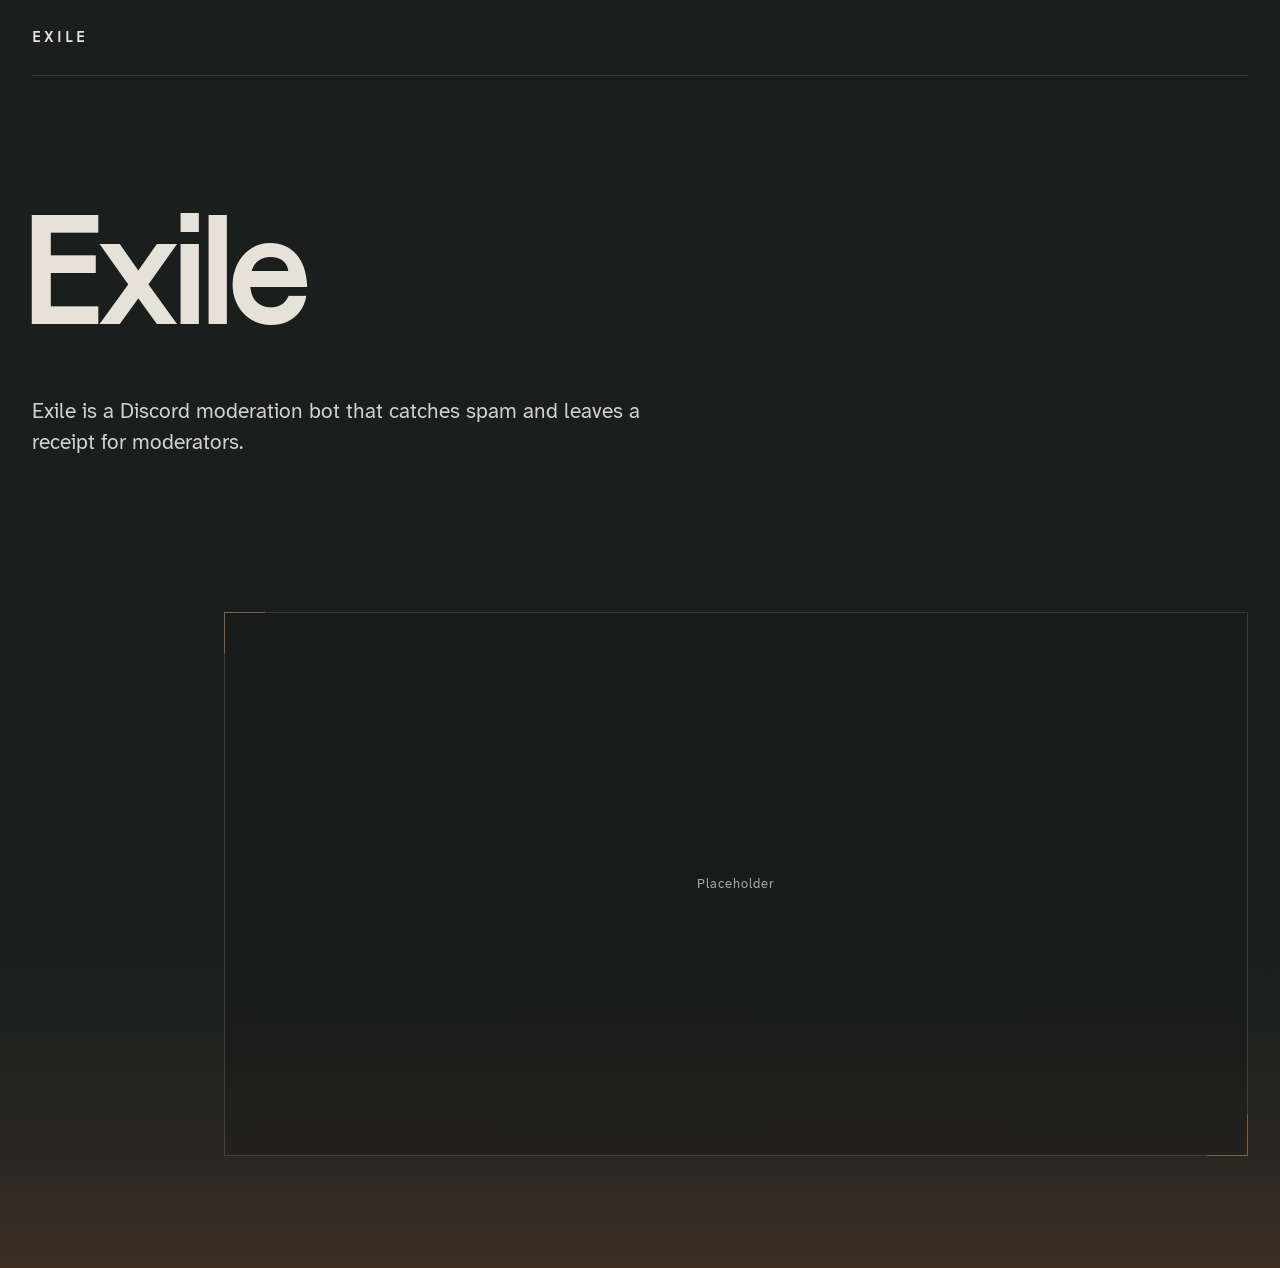
==== index.html @ 43ef3307 "add initial site code" ====
<!doctype html>
<html lang="en">
  <head>
    <meta charset="utf-8">
    <meta name="viewport" content="width=device-width, initial-scale=1">
    <meta
      name="description"
      content="Exile is a Discord moderation bot that catches spam and leaves a receipt for moderators."
    >
    <title>Exile — Discord moderation</title>
    <link rel="icon" href="data:,">
    <link rel="stylesheet" href="styles.css">
  </head>
  <body>
    <header class="masthead">
      <a class="wordmark" href="/" aria-label="Exile home">Exile</a>
    </header>

    <main>
      <section class="introduction" aria-labelledby="page-title">
        <h1 id="page-title">Exile</h1>
        <p class="summary">
          Exile is a Discord moderation bot that catches spam and leaves a receipt
          for moderators.
        </p>
      </section>

      <figure class="receipt-placeholder">
        <div class="placeholder-field" role="img" aria-label="Placeholder for a receipt screenshot">
          <span>Placeholder</span>
        </div>
      </figure>
    </main>
  </body>
</html>
---- styles.css ----
@font-face {
  font-family: "Atkinson Hyperlegible Next";
  font-style: normal;
  font-weight: 400;
  font-display: swap;
  src: url("assets/fonts/atkinson-hyperlegible-next-regular.woff2") format("woff2");
}

@font-face {
  font-family: "Karrik";
  font-style: normal;
  font-weight: 400;
  font-display: swap;
  src: url("assets/fonts/karrik-regular.woff2") format("woff2");
}

:root {
  color-scheme: dark;
  --gunmetal: #1a1f1e;
  --gunmetal-deep: #121614;
  --bone: #e7e2d7;
  --ash: #a6aaa3;
  --oxide: #7f6047;
  --line: rgb(166 170 163 / 22%);
  --body: "Atkinson Hyperlegible Next", "Atkinson Hyperlegible", "Helvetica Neue", sans-serif;
  --display: "Karrik", "Helvetica Neue", sans-serif;
}

* {
  box-sizing: border-box;
}

html {
  min-width: 320px;
  background: var(--gunmetal-deep);
}

body {
  min-height: 100vh;
  margin: 0;
  background:
    linear-gradient(180deg, transparent 0 76%, rgb(71 55 44 / 36%) 92%, rgb(75 53 38 / 72%) 100%),
    var(--gunmetal);
  color: var(--bone);
  font: 17px/1.55 var(--body);
}

a {
  color: inherit;
}

a:focus-visible {
  outline: 2px solid var(--oxide);
  outline-offset: 5px;
}

.masthead,
main {
  width: min(100% - 4rem, 80rem);
  margin-inline: auto;
}

.masthead {
  display: flex;
  align-items: center;
  min-height: 4.75rem;
  border-bottom: 1px solid var(--line);
}

.wordmark {
  font-family: var(--display);
  font-size: 1rem;
  letter-spacing: 0.18em;
  text-decoration: none;
  text-transform: uppercase;
}

main {
  padding-block: clamp(5rem, 10vw, 9rem) 7rem;
}

.introduction {
  max-width: 52rem;
}

h1 {
  margin: 0 0 0 -0.086em;
  font: 400 clamp(5rem, 13vw, 10rem) / 0.8 var(--display);
  letter-spacing: -0.055em;
}

.summary {
  max-width: 39rem;
  margin: clamp(2.4rem, 5vw, 4rem) 0 0;
  color: #d2d1ca;
  font-size: clamp(1.15rem, 1.75vw, 1.3rem);
  line-height: 1.5;
}

.receipt-placeholder {
  width: min(100%, 64rem);
  margin: clamp(6rem, 12vw, 11rem) 0 0 auto;
}

.placeholder-field {
  position: relative;
  display: grid;
  min-height: clamp(18rem, 48vw, 34rem);
  place-items: center;
  border: 1px solid var(--line);
  background: rgb(11 14 13 / 20%);
  color: var(--ash);
  font-size: 0.8rem;
  letter-spacing: 0.08em;
  text-align: center;
}

.placeholder-field::before,
.placeholder-field::after {
  position: absolute;
  width: 2.5rem;
  height: 2.5rem;
  content: "";
}

.placeholder-field::before {
  top: -1px;
  left: -1px;
  border-top: 1px solid var(--oxide);
  border-left: 1px solid var(--oxide);
}

.placeholder-field::after {
  right: -1px;
  bottom: -1px;
  border-right: 1px solid var(--oxide);
  border-bottom: 1px solid var(--oxide);
}

@media (max-width: 40rem) {
  .masthead,
  main {
    width: min(100% - 2.5rem, 80rem);
  }

  .masthead {
    min-height: 4rem;
  }

  main {
    padding-block: 4.5rem 5rem;
  }

  .receipt-placeholder {
    margin-top: 6rem;
  }

}
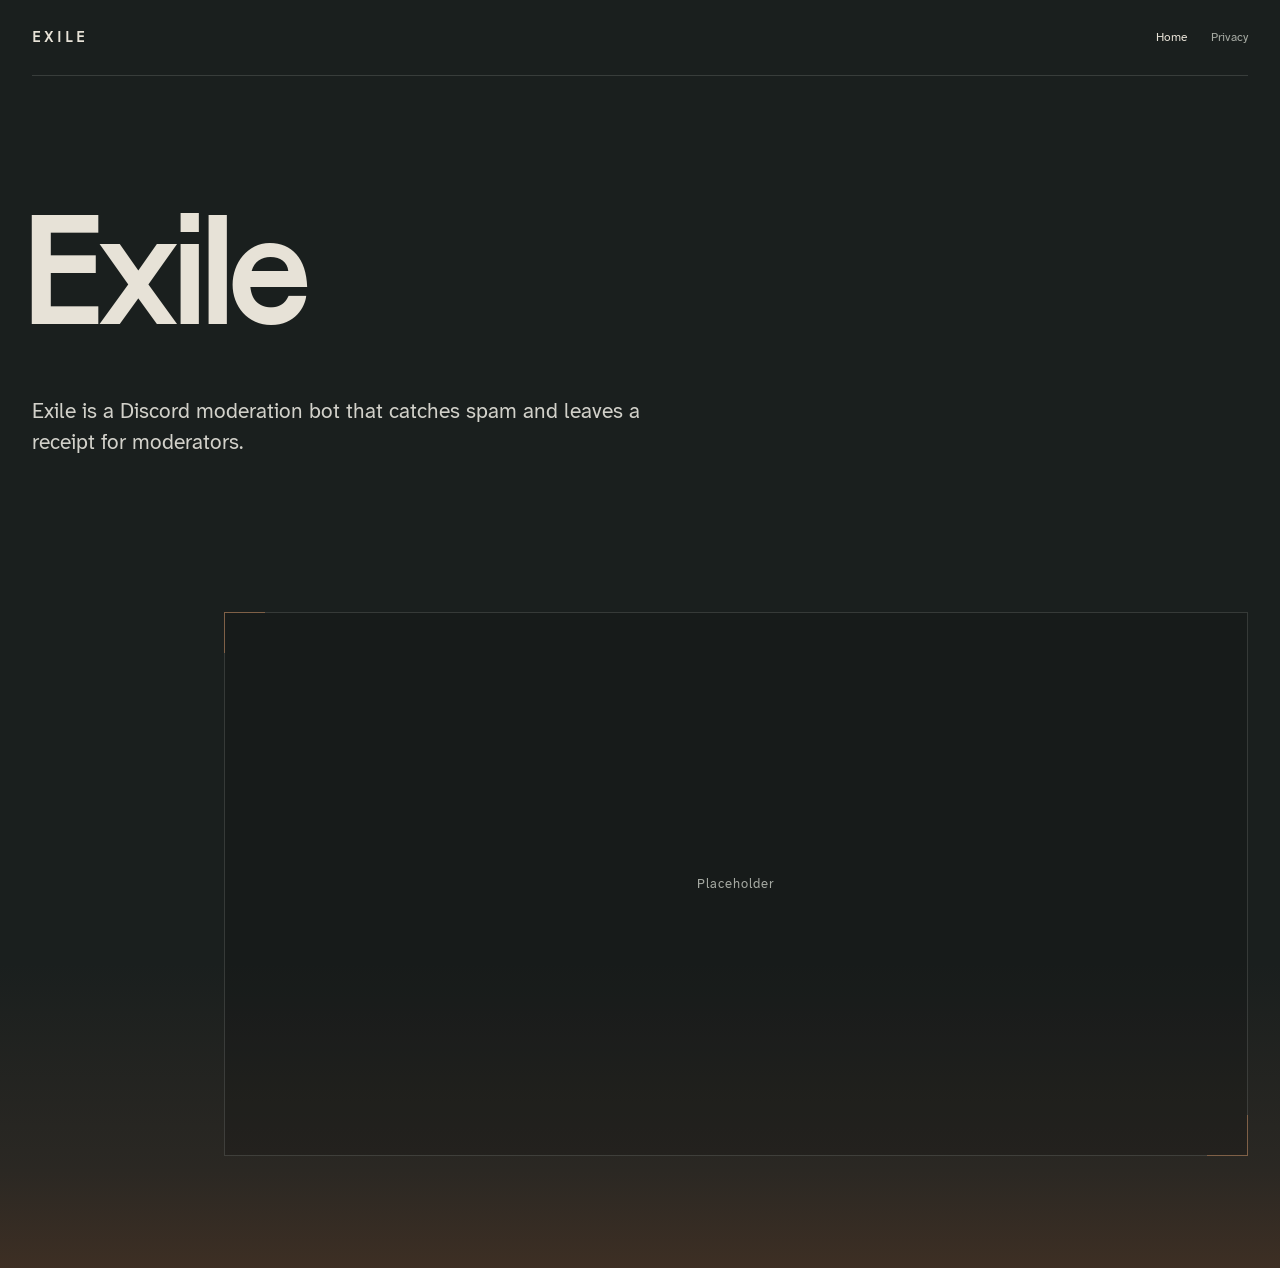
==== commit 67bfded0: "add privacy page" ====
--- a/index.html
+++ b/index.html
@@ -14,6 +14,10 @@
   <body>
     <header class="masthead">
       <a class="wordmark" href="/" aria-label="Exile home">Exile</a>
+      <nav class="primary-nav" aria-label="Primary navigation">
+        <a href="/" aria-current="page">Home</a>
+        <a href="/privacy/">Privacy</a>
+      </nav>
     </header>
 
     <main>
--- a/styles.css
+++ b/styles.css
@@ -63,6 +63,8 @@
 .masthead {
   display: flex;
   align-items: center;
+  justify-content: space-between;
+  gap: 2rem;
   min-height: 4.75rem;
   border-bottom: 1px solid var(--line);
 }
@@ -75,6 +77,22 @@
   text-transform: uppercase;
 }
 
+.primary-nav {
+  display: flex;
+  gap: 1.5rem;
+  color: var(--ash);
+  font-size: 0.78rem;
+}
+
+.primary-nav a {
+  text-decoration: none;
+}
+
+.primary-nav a:hover,
+.primary-nav a[aria-current="page"] {
+  color: var(--bone);
+}
+
 main {
   padding-block: clamp(5rem, 10vw, 9rem) 7rem;
 }
@@ -84,9 +102,13 @@
 }
 
 h1 {
-  margin: 0 0 0 -0.086em;
+  margin: 0;
   font: 400 clamp(5rem, 13vw, 10rem) / 0.8 var(--display);
   letter-spacing: -0.055em;
+}
+
+.introduction h1 {
+  margin-left: -0.086em;
 }
 
 .summary {
@@ -137,6 +159,51 @@
   border-bottom: 1px solid var(--oxide);
 }
 
+.policy-introduction {
+  max-width: 55rem;
+}
+
+.policy-title {
+  font-size: clamp(4.75rem, 12vw, 9rem);
+}
+
+.policy-summary {
+  max-width: 43rem;
+  margin: clamp(2.4rem, 5vw, 4rem) 0 0;
+  color: #d2d1ca;
+  font-size: clamp(1.1rem, 1.5vw, 1.25rem);
+}
+
+.policy-body {
+  width: min(100%, 64rem);
+  margin: clamp(6rem, 12vw, 11rem) 0 0 auto;
+  border-bottom: 1px solid var(--line);
+}
+
+.policy-section {
+  display: grid;
+  grid-template-columns: minmax(12rem, 1fr) minmax(0, 2fr);
+  gap: clamp(2rem, 7vw, 7rem);
+  padding: 2.4rem 0;
+  border-top: 1px solid var(--line);
+}
+
+.policy-section h2 {
+  margin: 0;
+  font: 400 1.45rem/1.08 var(--display);
+  letter-spacing: -0.025em;
+}
+
+.policy-section p {
+  max-width: 48rem;
+  margin: 0;
+  color: #ccccc5;
+}
+
+.policy-section p + p {
+  margin-top: 1rem;
+}
+
 @media (max-width: 40rem) {
   .masthead,
   main {
@@ -155,4 +222,18 @@
     margin-top: 6rem;
   }
 
-}
+  .primary-nav {
+    gap: 1rem;
+    font-size: 0.72rem;
+  }
+
+  .policy-section {
+    display: block;
+    padding: 2rem 0 2.4rem;
+  }
+
+  .policy-section h2 {
+    margin-bottom: 1rem;
+  }
+
+}
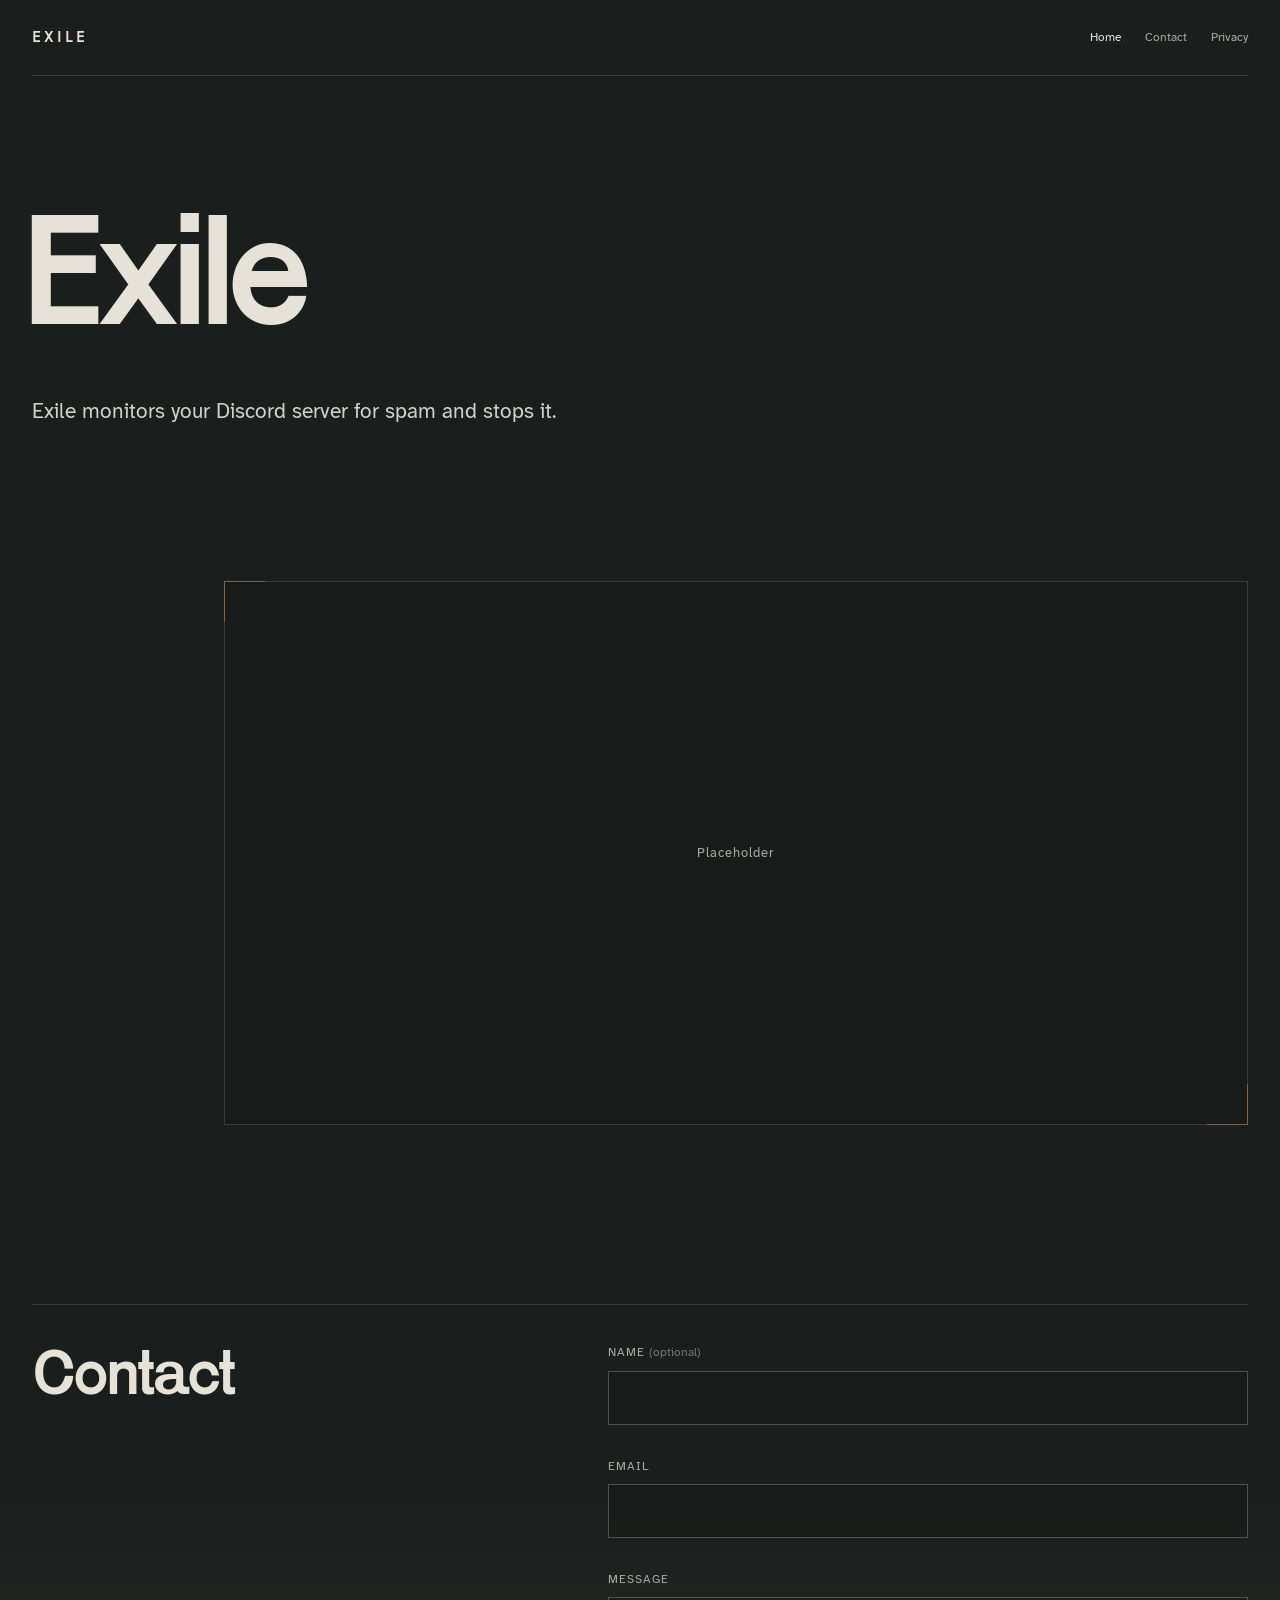
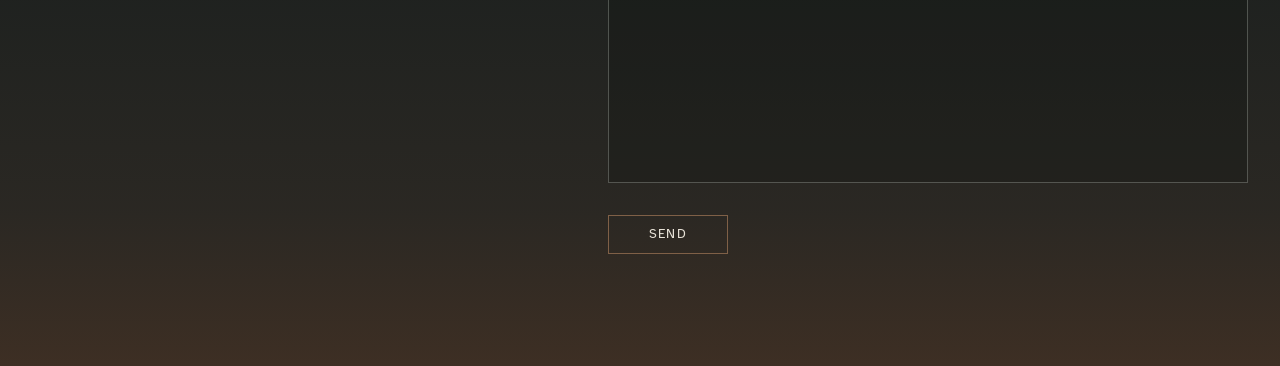
==== commit 6a7933b1: "update home and add contact" ====
--- a/index.html
+++ b/index.html
@@ -5,17 +5,32 @@
     <meta name="viewport" content="width=device-width, initial-scale=1">
     <meta
       name="description"
-      content="Exile is a Discord moderation bot that catches spam and leaves a receipt for moderators."
+      content="Exile monitors your Discord server for spam and stops it."
     >
     <title>Exile — Discord moderation</title>
     <link rel="icon" href="data:,">
-    <link rel="stylesheet" href="styles.css">
+    <link
+      rel="preload"
+      href="/assets/fonts/atkinson-hyperlegible-next-regular.woff2"
+      as="font"
+      type="font/woff2"
+      crossorigin
+    >
+    <link
+      rel="preload"
+      href="/assets/fonts/karrik-regular.woff2"
+      as="font"
+      type="font/woff2"
+      crossorigin
+    >
+    <link rel="stylesheet" href="styles.css?v=2">
   </head>
   <body>
     <header class="masthead">
       <a class="wordmark" href="/" aria-label="Exile home">Exile</a>
       <nav class="primary-nav" aria-label="Primary navigation">
         <a href="/" aria-current="page">Home</a>
+        <a href="#contact">Contact</a>
         <a href="/privacy/">Privacy</a>
       </nav>
     </header>
@@ -24,16 +39,46 @@
       <section class="introduction" aria-labelledby="page-title">
         <h1 id="page-title">Exile</h1>
         <p class="summary">
-          Exile is a Discord moderation bot that catches spam and leaves a receipt
-          for moderators.
+          Exile monitors your Discord server for spam and stops it.
         </p>
       </section>
 
-      <figure class="receipt-placeholder">
-        <div class="placeholder-field" role="img" aria-label="Placeholder for a receipt screenshot">
+      <figure class="log-placeholder">
+        <div class="placeholder-field" role="img" aria-label="Placeholder for a Discord log screenshot">
           <span>Placeholder</span>
         </div>
       </figure>
+
+      <section class="contact" id="contact" aria-labelledby="contact-title">
+        <div class="contact-copy">
+          <h2 id="contact-title">Contact</h2>
+        </div>
+
+        <form
+          class="contact-form"
+          name="contact"
+          method="post"
+          action="/thanks/"
+          data-netlify="true"
+          netlify-honeypot="bot-field"
+        >
+          <input type="hidden" name="form-name" value="contact">
+          <p class="form-trap">
+            <label>Do not fill this out <input name="bot-field" tabindex="-1" autocomplete="off"></label>
+          </p>
+
+          <label for="contact-name">Name <span>(optional)</span></label>
+          <input id="contact-name" name="name" type="text" autocomplete="name">
+
+          <label for="contact-email">Email</label>
+          <input id="contact-email" name="email" type="email" autocomplete="email" required>
+
+          <label for="contact-message">Message</label>
+          <textarea id="contact-message" name="message" rows="6" required></textarea>
+
+          <button type="submit">Send</button>
+        </form>
+      </section>
     </main>
   </body>
 </html>
--- a/styles.css
+++ b/styles.css
@@ -119,7 +119,7 @@
   line-height: 1.5;
 }
 
-.receipt-placeholder {
+.log-placeholder {
   width: min(100%, 64rem);
   margin: clamp(6rem, 12vw, 11rem) 0 0 auto;
 }
@@ -159,6 +159,94 @@
   border-bottom: 1px solid var(--oxide);
 }
 
+.contact {
+  display: grid;
+  grid-template-columns: minmax(12rem, 1fr) minmax(0, 2fr);
+  gap: clamp(2rem, 7vw, 7rem);
+  width: 100%;
+  margin: clamp(7rem, 14vw, 12rem) 0 0;
+  padding: 2.4rem 0 0;
+  border-top: 1px solid var(--line);
+}
+
+.contact h2 {
+  margin: 0;
+  font: 400 clamp(2.75rem, 5vw, 4.75rem) / 0.9 var(--display);
+  letter-spacing: -0.045em;
+}
+
+.contact-form {
+  display: grid;
+  align-content: start;
+  justify-self: end;
+  width: 100%;
+  max-width: 40rem;
+}
+
+.contact-form label {
+  margin-bottom: 0.55rem;
+  color: var(--ash);
+  font-size: 0.75rem;
+  letter-spacing: 0.08em;
+  text-transform: uppercase;
+}
+
+.contact-form label span {
+  color: rgb(166 170 163 / 65%);
+  letter-spacing: 0;
+  text-transform: none;
+}
+
+.contact-form input,
+.contact-form textarea {
+  width: 100%;
+  margin: 0 0 2rem;
+  padding: 0.8rem 0.9rem;
+  border: 1px solid rgb(166 170 163 / 38%);
+  border-radius: 0;
+  outline: 0;
+  background: rgb(11 14 13 / 22%);
+  color: var(--bone);
+  font: inherit;
+}
+
+.contact-form textarea {
+  min-height: 9rem;
+  resize: none;
+}
+
+.contact-form input:focus,
+.contact-form textarea:focus {
+  border-color: var(--oxide);
+  box-shadow: 0 0 0 1px var(--oxide);
+}
+
+.contact-form button {
+  justify-self: start;
+  min-width: 7.5rem;
+  padding: 0.75rem 1rem;
+  border: 1px solid var(--oxide);
+  background: transparent;
+  color: var(--bone);
+  font: 0.8rem/1 var(--body);
+  letter-spacing: 0.08em;
+  text-transform: uppercase;
+  cursor: pointer;
+}
+
+.contact-form button:hover {
+  background: var(--oxide);
+}
+
+.contact-form button:focus-visible {
+  outline: 2px solid var(--bone);
+  outline-offset: 4px;
+}
+
+.form-trap {
+  display: none;
+}
+
 .policy-introduction {
   max-width: 55rem;
 }
@@ -218,7 +306,7 @@
     padding-block: 4.5rem 5rem;
   }
 
-  .receipt-placeholder {
+  .log-placeholder {
     margin-top: 6rem;
   }
 
@@ -236,4 +324,14 @@
     margin-bottom: 1rem;
   }
 
-}
+  .contact {
+    display: block;
+    margin-top: 7rem;
+    padding-top: 2rem;
+  }
+
+  .contact-copy {
+    margin-bottom: 3.5rem;
+  }
+
+}
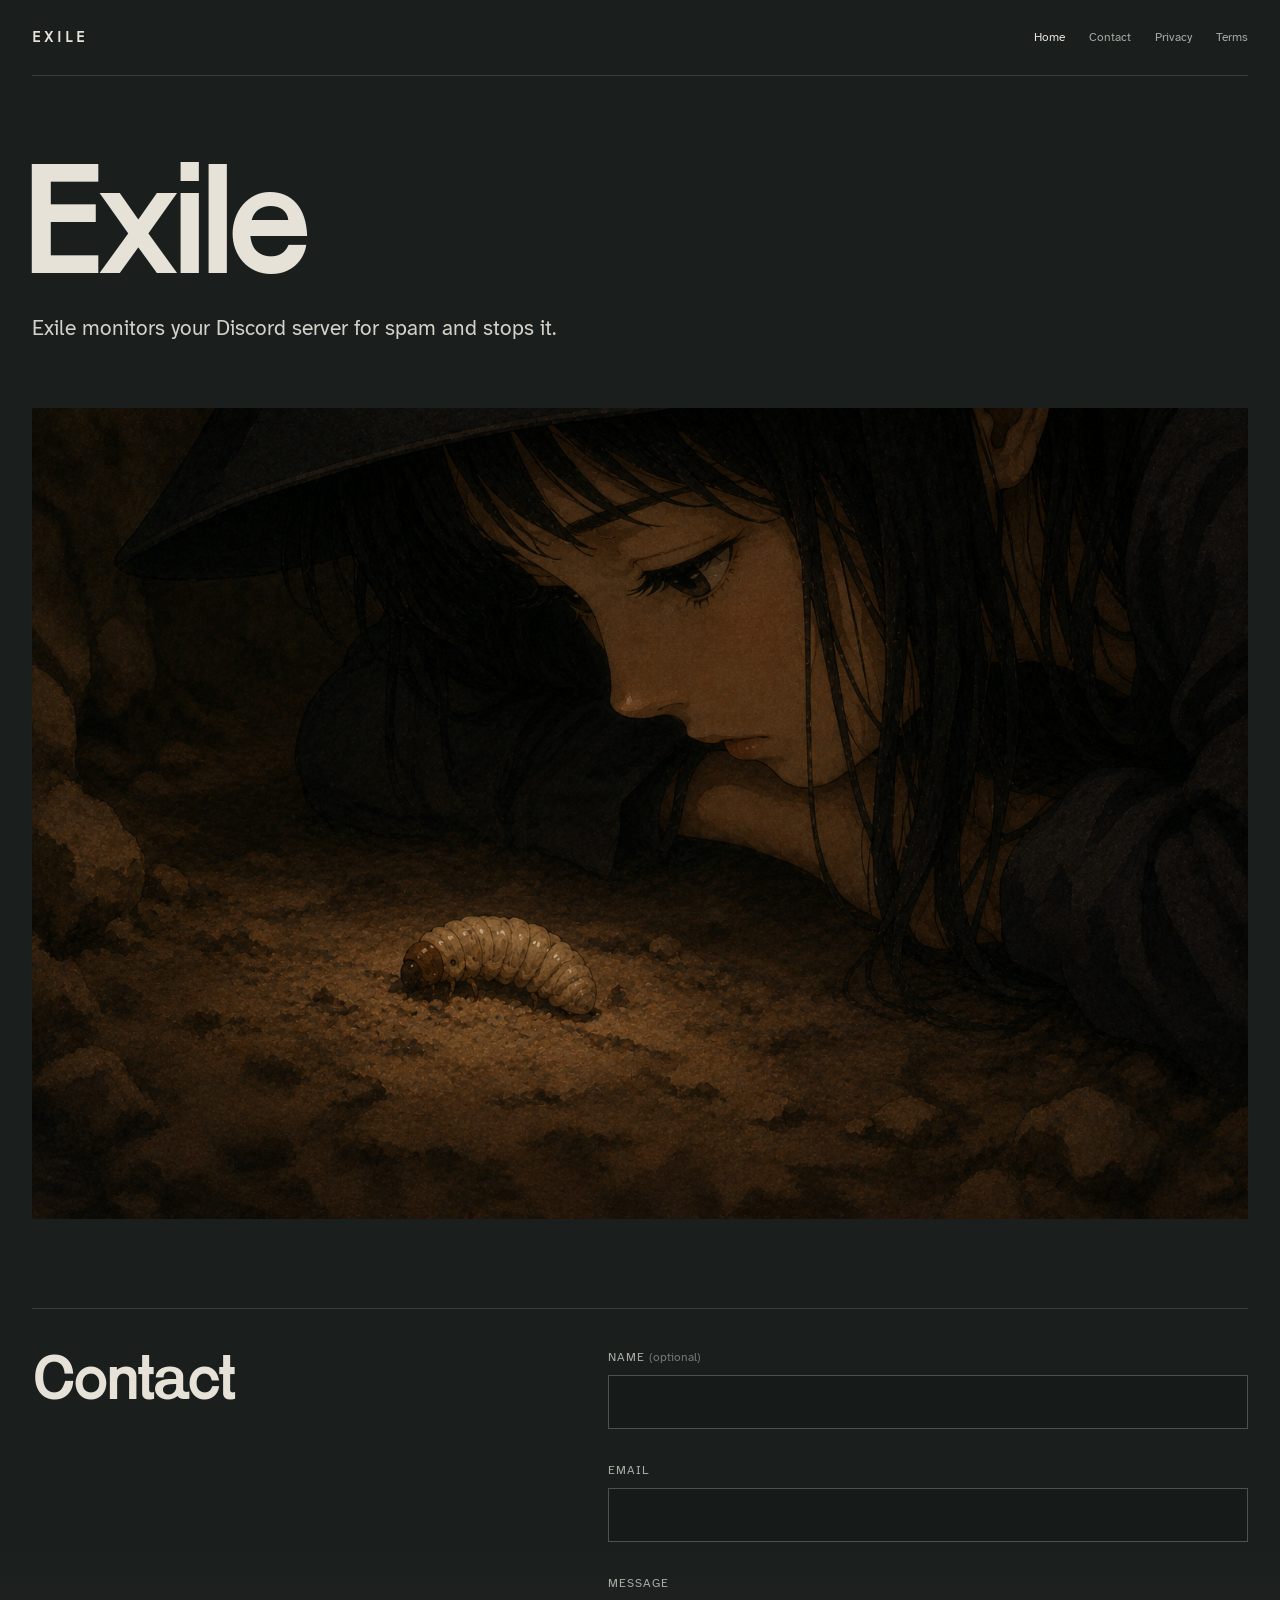
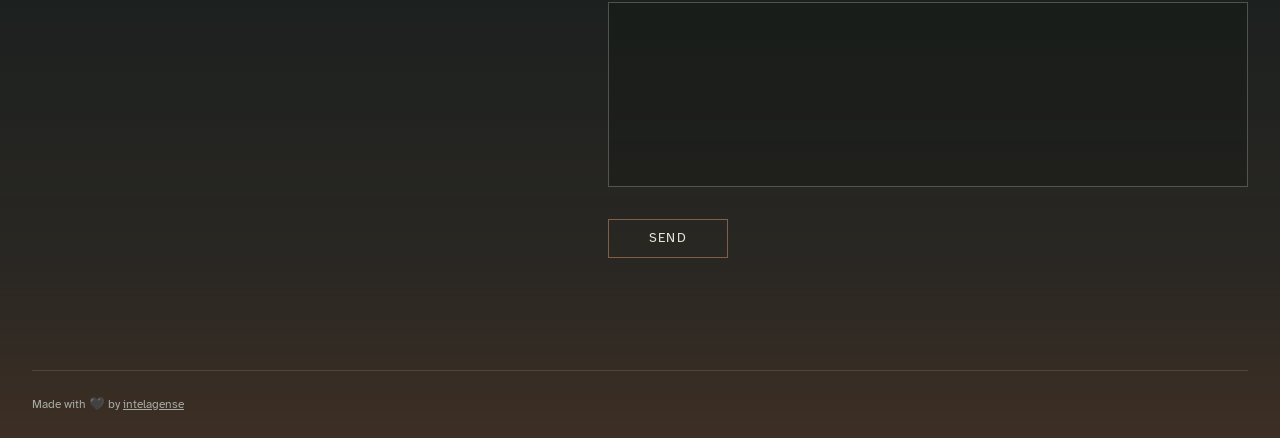
==== commit 5839c61d: "update privacy, terms, placeholder" ====
--- a/index.html
+++ b/index.html
@@ -32,10 +32,12 @@
         <a href="/" aria-current="page">Home</a>
         <a href="#contact">Contact</a>
         <a href="/privacy/">Privacy</a>
+        <a href="/terms/">Terms</a>
       </nav>
     </header>
 
-    <main>
+    <main class="home-page">
+      <div class="hero">
       <section class="introduction" aria-labelledby="page-title">
         <h1 id="page-title">Exile</h1>
         <p class="summary">
@@ -43,11 +45,10 @@
         </p>
       </section>
 
-      <figure class="log-placeholder">
-        <div class="placeholder-field" role="img" aria-label="Placeholder for a Discord log screenshot">
-          <span>Placeholder</span>
-        </div>
+      <figure class="hero-art">
+        <img src="assets/lore-grub.png" alt="Exile watching a small grub on the ground." fetchpriority="high">
       </figure>
+      </div>
 
       <section class="contact" id="contact" aria-labelledby="contact-title">
         <div class="contact-copy">
@@ -80,5 +81,8 @@
         </form>
       </section>
     </main>
+    <footer class="site-footer">
+      Made with 🖤 by <a href="https://github.com/intelagense">intelagense</a>
+    </footer>
   </body>
 </html>
--- a/styles.css
+++ b/styles.css
@@ -36,6 +36,8 @@
 }
 
 body {
+  display: flex;
+  flex-direction: column;
   min-height: 100vh;
   margin: 0;
   background:
@@ -55,7 +57,9 @@
 }
 
 .masthead,
-main {
+main,
+.site-footer {
+  margin-top: auto;
   width: min(100% - 4rem, 80rem);
   margin-inline: auto;
 }
@@ -119,44 +123,28 @@
   line-height: 1.5;
 }
 
-.log-placeholder {
-  width: min(100%, 64rem);
-  margin: clamp(6rem, 12vw, 11rem) 0 0 auto;
-}
-
-.placeholder-field {
-  position: relative;
-  display: grid;
-  min-height: clamp(18rem, 48vw, 34rem);
-  place-items: center;
-  border: 1px solid var(--line);
-  background: rgb(11 14 13 / 20%);
-  color: var(--ash);
-  font-size: 0.8rem;
-  letter-spacing: 0.08em;
-  text-align: center;
-}
-
-.placeholder-field::before,
-.placeholder-field::after {
-  position: absolute;
-  width: 2.5rem;
-  height: 2.5rem;
-  content: "";
-}
-
-.placeholder-field::before {
-  top: -1px;
-  left: -1px;
-  border-top: 1px solid var(--oxide);
-  border-left: 1px solid var(--oxide);
-}
-
-.placeholder-field::after {
-  right: -1px;
-  bottom: -1px;
-  border-right: 1px solid var(--oxide);
-  border-bottom: 1px solid var(--oxide);
+.home-page {
+  padding-top: clamp(3rem, 6vw, 5rem);
+}
+
+.hero .summary {
+  max-width: 39rem;
+  margin-top: 2rem;
+}
+
+.hero-art {
+  width: 100%;
+  margin: clamp(2.5rem, 5vw, 4rem) 0 0;
+}
+
+.hero-art img {
+  display: block;
+  width: 100%;
+  height: auto;
+}
+
+.home-page .contact {
+  margin-top: clamp(4rem, 7vw, 6rem);
 }
 
 .contact {
@@ -294,7 +282,8 @@
 
 @media (max-width: 40rem) {
   .masthead,
-  main {
+  main,
+  .site-footer {
     width: min(100% - 2.5rem, 80rem);
   }
 
@@ -304,10 +293,6 @@
 
   main {
     padding-block: 4.5rem 5rem;
-  }
-
-  .log-placeholder {
-    margin-top: 6rem;
   }
 
   .primary-nav {
@@ -335,3 +320,10 @@
   }
 
 }
+
+.site-footer {
+  padding-block: 1.5rem;
+  border-top: 1px solid var(--line);
+  color: var(--ash);
+  font-size: 0.78rem;
+}
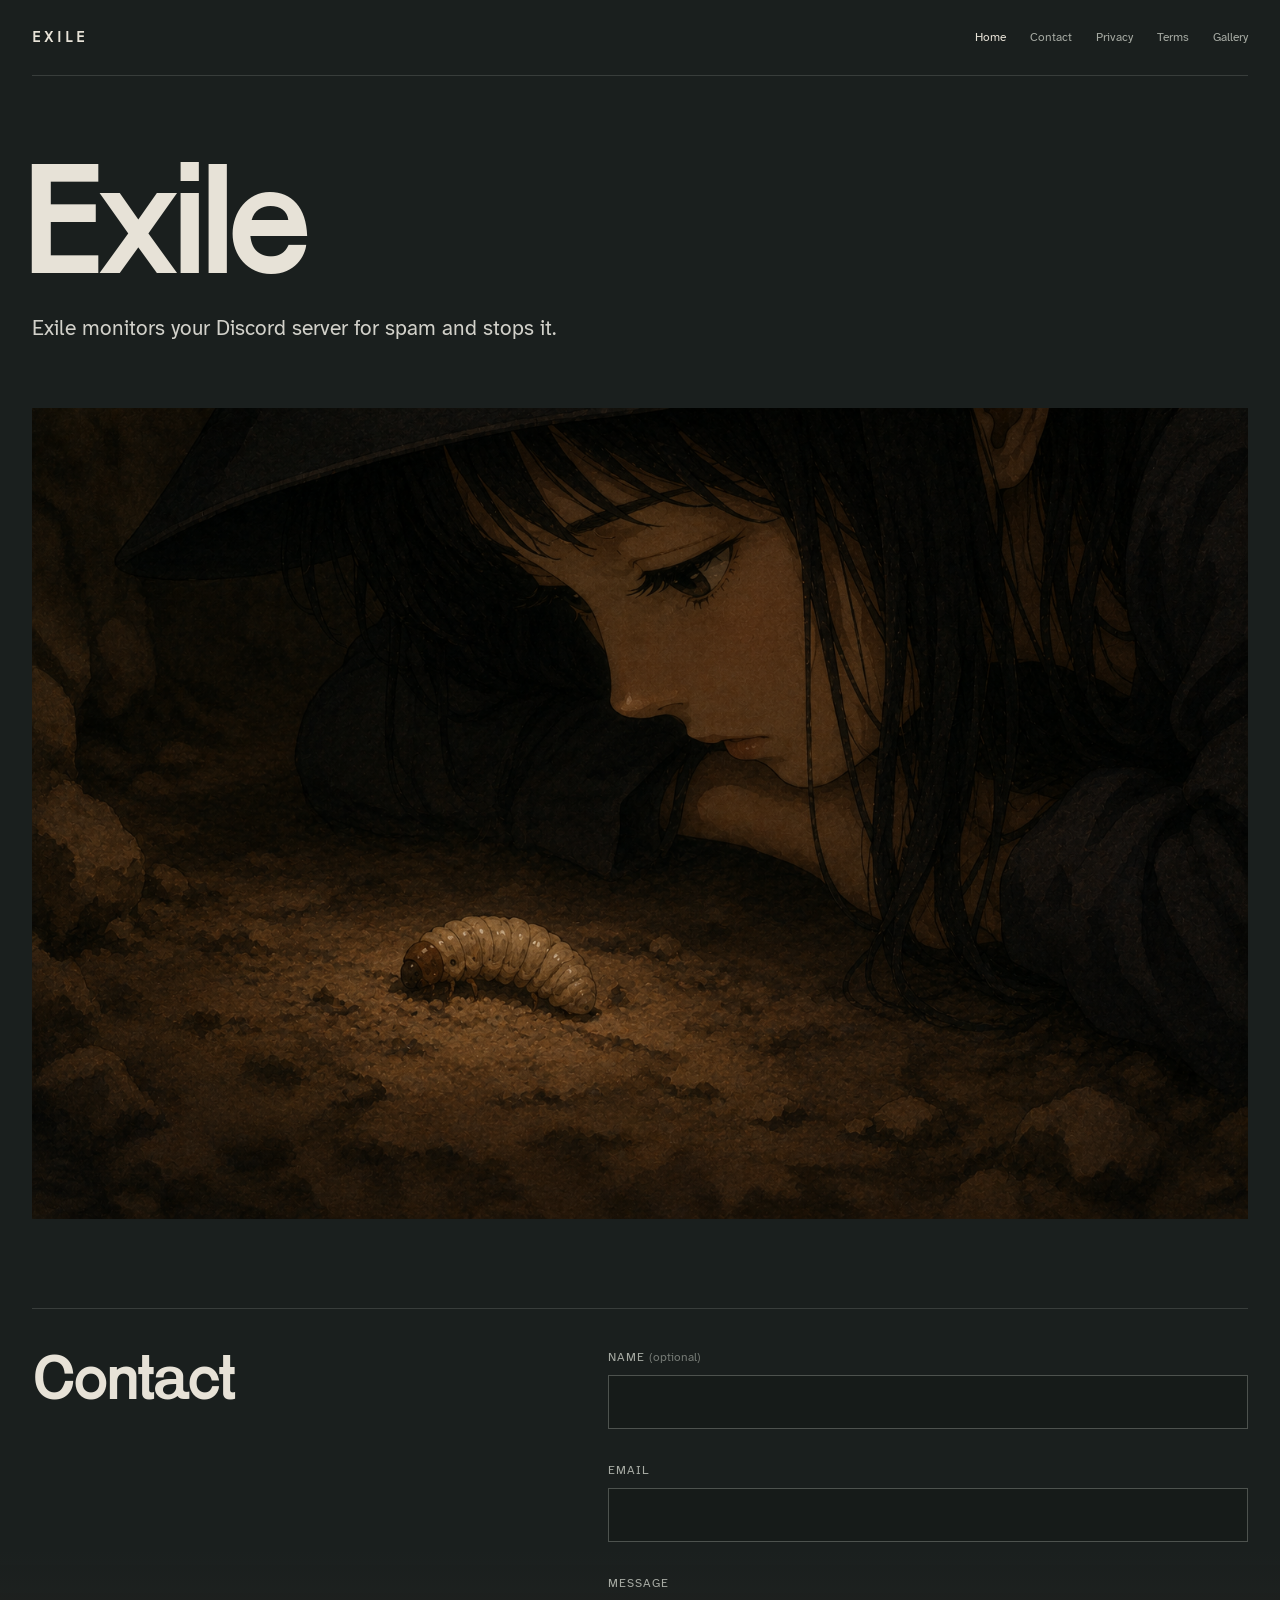
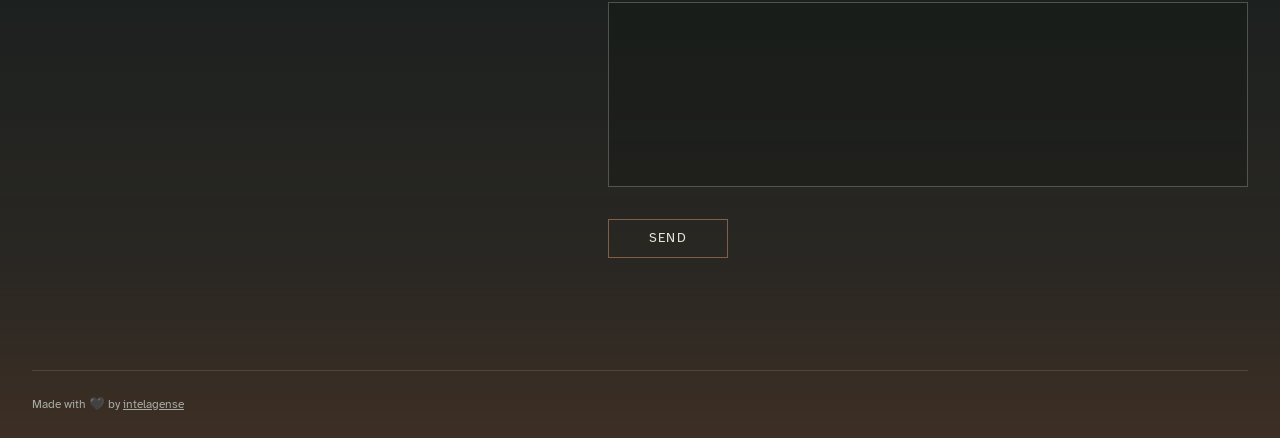
==== commit 633285d1: "add images to gallery" ====
--- a/index.html
+++ b/index.html
@@ -33,6 +33,7 @@
         <a href="#contact">Contact</a>
         <a href="/privacy/">Privacy</a>
         <a href="/terms/">Terms</a>
+        <a href="/gallery/">Gallery</a>
       </nav>
     </header>
 
--- a/styles.css
+++ b/styles.css
@@ -327,3 +327,20 @@
   color: var(--ash);
   font-size: 0.78rem;
 }
+
+.gallery-example {
+  max-width: 48rem;
+  margin: 3rem auto 0;
+}
+
+.gallery-example img {
+  display: block;
+  width: 100%;
+  height: auto;
+}
+
+.gallery-example figcaption {
+  margin-top: 1rem;
+  color: var(--ash);
+  font-size: 0.85rem;
+}
